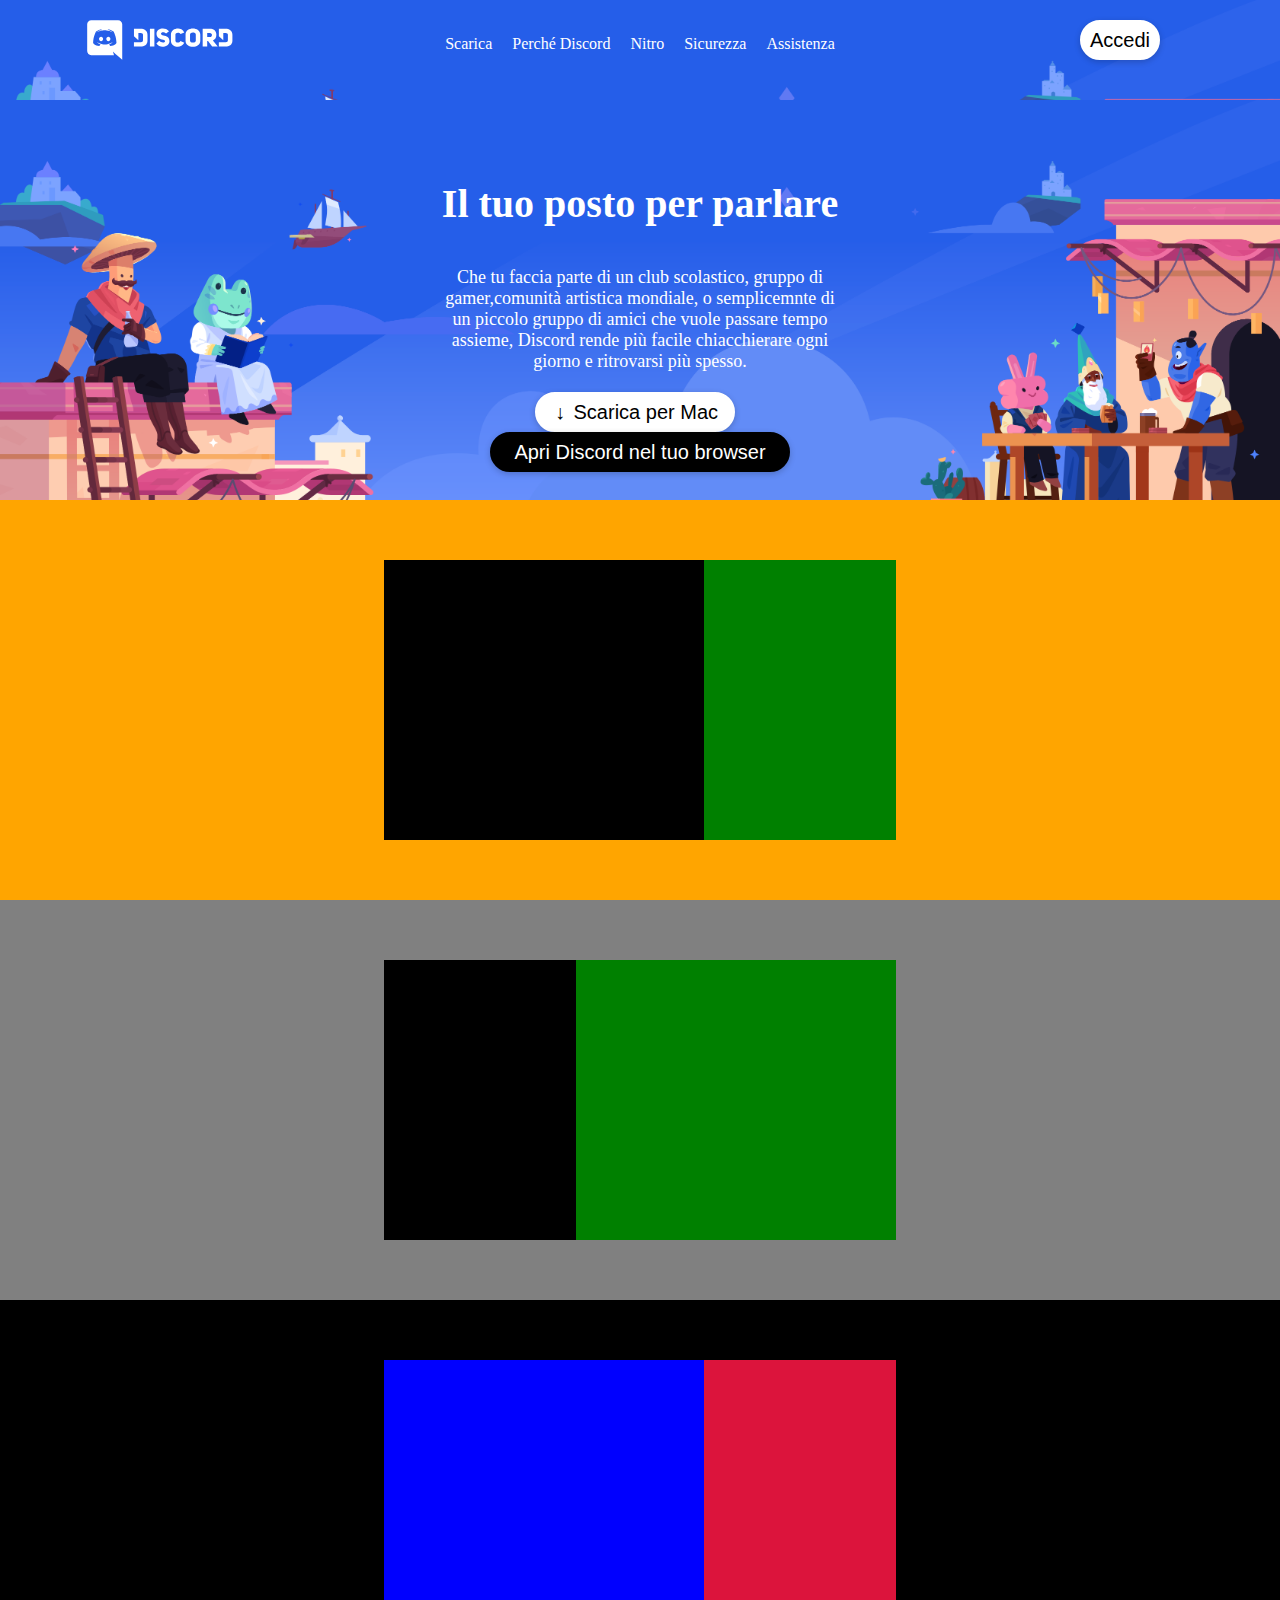
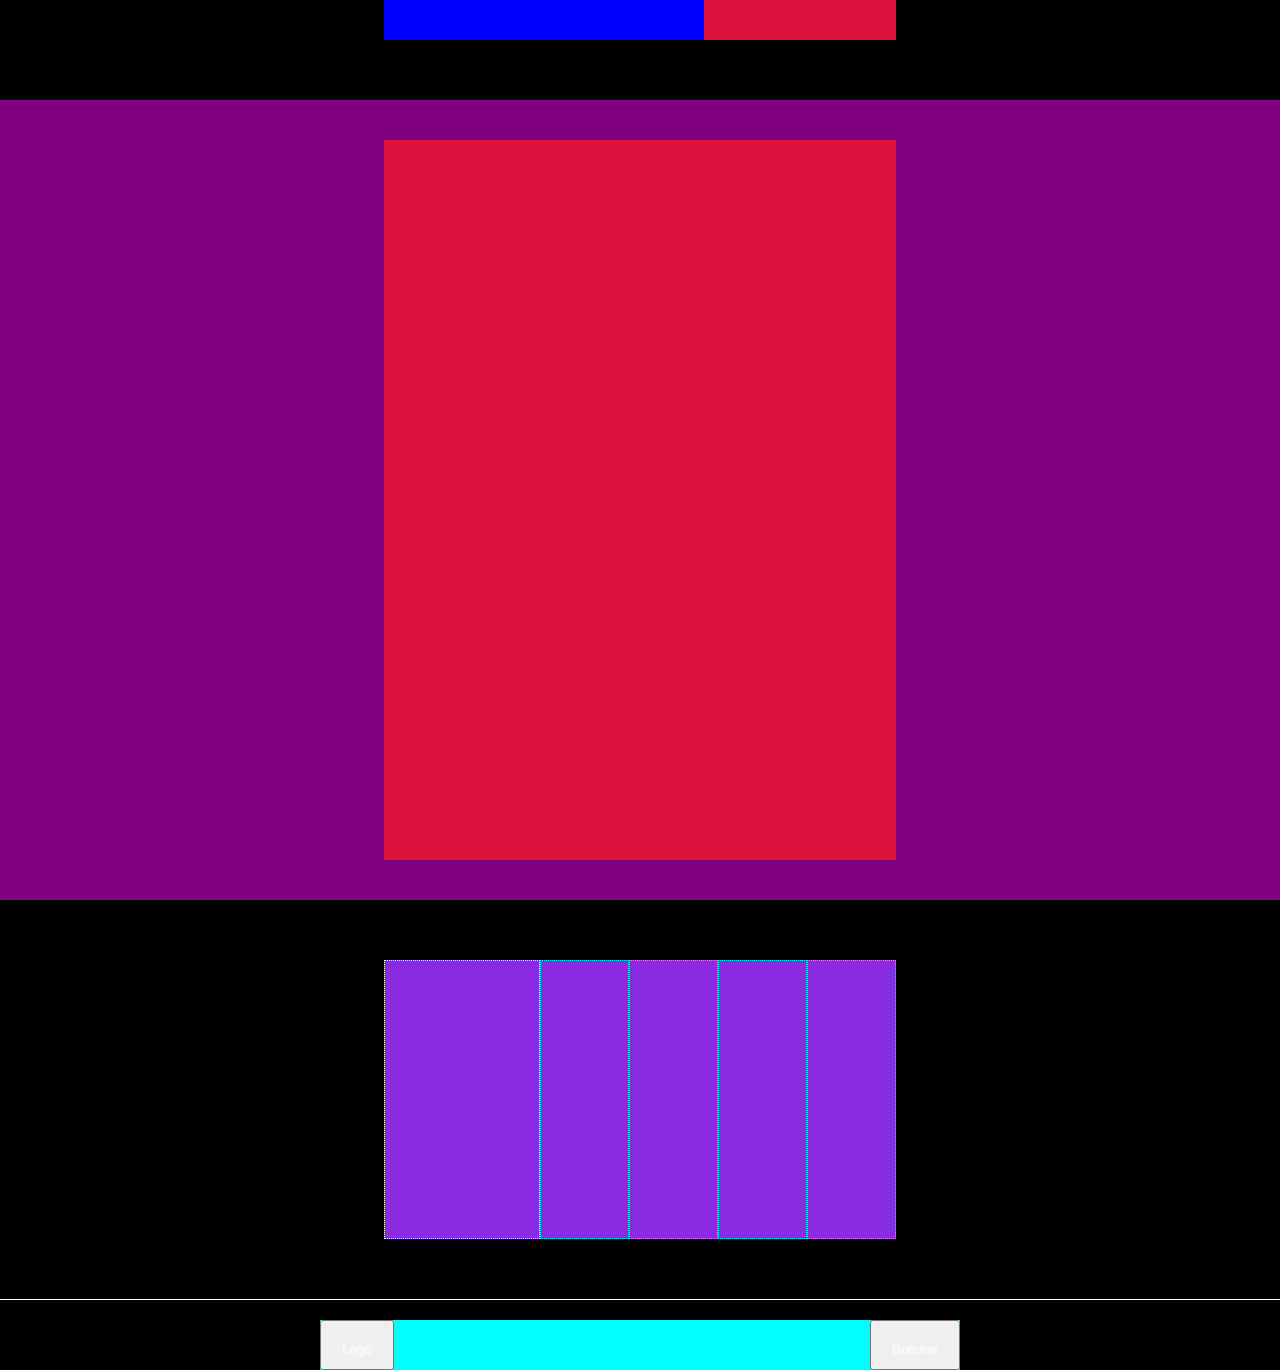
==== index.html @ ae050c75 "Fine Header" ====
<!DOCTYPE html>
<html lang="en">

<head>
    <meta charset="UTF-8">
    <meta http-equiv="X-UA-Compatible" content="IE=edge">
    <meta name="viewport" content="width=device-width, initial-scale=1.0">
    <link rel="stylesheet" href="css/style.css">
    <link rel="stylesheet" href="https://cdnjs.cloudflare.com/ajax/libs/font-awesome/6.2.1/css/all.min.css" integrity="sha512-MV7K8+y+gLIBoVD59lQIYicR65iaqukzvf/nwasF0nqhPay5w/9lJmVM2hMDcnK1OnMGCdVK+iQrJ7lzPJQd1w==" crossorigin="anonymous" referrerpolicy="no-referrer" />
    <title>Discord</title>
</head>

<body>
    <!--INIZIO HEADER-TOP-->
    <header class="top">
        <div class="container">
            <img class="logo" src="./img/logo.svg" alt="logo">
        </div>


        <div class="container2">
            <ul class="list-flex">
                <li>Scarica</li>
                <li>Perché Discord</li>
                <li>Nitro</li>
                <li>Sicurezza</li>
                <li>Assistenza</li>
            </ul>


        </div>

        <div class="container3">
            <button class="white-button">Accedi</button>


        </div>
    </header>
    <!--FINE HEADER-TOP-->

    <!--INIZIO HEADER-BOTTOM-->
    <header class="bottom">
        <div class="box">
            <h1 class="text">Il tuo posto per parlare</h1>
            <p class="text">Che tu faccia parte di un club scolastico, gruppo di gamer,comunità artistica mondiale, o semplicemnte di un piccolo gruppo di amici che vuole passare tempo assieme, Discord rende più facile chiacchierare ogni giorno e ritrovarsi più spesso.</p>
            <button class="white-button-big"><span class="text-button"><strong class="entity">&#8595;</strong> Scarica per Mac</span></button>
            <button class="black-button-big"><span class="text-button2">Apri Discord nel tuo browser</span></button>

        </div>
    </header>
    <!--FINE HEADER-BOTTOM-->


    <!--INIZIO MAIN-->
    <main>
        <section class="container4">
            <div class="box2">

            </div>

            <div class="box3">

            </div>

        </section>

        <section class="container5">
            <div class="box4">

            </div>

            <div class="box5">

            </div>

        </section>

        <section class="container6">
            <div class="box6">

            </div>

            <div class="box7">

            </div>

        </section>


        <section class="box-max">
            <div class="box8">

            </div>
        </section>
    </main>
    <!--FINE MAIN-->


    <!--INIZIO FOOTER-TOP-->
    <footer>
        <div class="footer-top">
            <div class="container7">
                <div class="colonna1">

                </div>
                <div class="mini-colonna">

                </div>
                <div class="mini-colonna">

                </div>
                <div class="mini-colonna">

                </div>
                <div class="mini-colonna">

                </div>
            </div>
        </div>
        <!--FINE FOOTER-TOP-->



        <!--INIZIO FOOTER-BOTTOM-->
        <div class="footer-bottom">
            <div class="container8">
                <button class="text">Logo</button>
                <button class="text">Bottone</button>
            </div>
        </div>
    </footer>
    <!--FINE FOOTER-BOTTOM-->
</body>

</html>
---- css/style.css ----
* {
    margin: 0;
    padding: 0;
    box-sizing: border-box;
}

header {
    background-image: url(../img/jumbo.png);
    background-size: cover;

}



.top {
    height: 100px;
    display: flex;
    justify-content: center;

}



.container {
    height: 50px;
    width: 25%;
    margin-top: 20px;
    display: flex;
    justify-content: center;
}

.logo{
    height: 40px;

}


.container2 {
    height: 50px;
    width: 50%;
    margin-top: 20px;
}


.list-flex {
    display: flex;
    padding: 15px;
    justify-content: center;
}



.color-text {
    color: white;
}



.list-flex>li {
    margin: 0px 10px;
    list-style: none;
    color: white;
}



.container3 {
    height: 50px;
    width: 25%;
    margin-top: 20px;
    display: flex;
    justify-content: center;

}


.white-button,
.blue-button {
    display: inline-block;
    font-family: Whitney, "Open Sans", Helvetica, sans-serif;
    font-weight: 400;
    font-size: 20px;
    border-radius: 20px;
    cursor: pointer;
    height: 40px;
    width: 80px;
    box-shadow: 0 2px 6px 0 rgba(0, 0, 0, 0.2);
}

.white-button-big{
    display: inline-block;
    font-family: Whitney, "Open Sans", Helvetica, sans-serif;
    font-weight: 400;
    font-size: 20px;
    border-radius: 20px;
    cursor: pointer;
    height: 40px;
    width: 200px;
    box-shadow: 0 2px 6px 0 rgba(0, 0, 0, 0.2);
    background-color: #fff;
    border: 2px solid #fff;
    color: #000;
    padding: 5px;
    margin-right: 10px;

}


.black-button-big{
    display: inline-block;
    font-family: Whitney, "Open Sans", Helvetica, sans-serif;
    font-weight: 400;
    font-size: 20px;
    border-radius: 20px;
    cursor: pointer;
    height: 40px;
    width: 300px;
    box-shadow: 0 2px 6px 0 rgba(0, 0, 0, 0.2);
    background-color:black;
    border: 2px solid black;
    color: #000;
    padding: 5px
    


}





.blue-button {
    background-color: #7289da;
    border: 2px solid #7289da;
    color: #fff;
}


.white-button {
    background-color: #fff;
    border: 2px solid #fff;
    color: #000;
    padding: 5px
}

.entity{
    padding:3px;
}



.bottom {
    display: flex;
    justify-content: center;
    align-items: center;

    height: 400px;
}


.box {
    width: 35%;
    height: 70%;
    margin: auto;
    text-align: center;
}

.text-button{
    font-size: 20px;
}

.text-button2{
    font-size: 20px;
    color: white;
}



.text{
    padding: 20px;
    color: white;
}

.box>h1{
    font-size: 40px;
}


.box>p{
    font-size: 18px;
}


.container4 {
    background-color: orange;
    height: 400px;
    display: flex;
    justify-content: center;
    align-items: center;
}


.box2 {
    width: 25%;
    height: 70%;
    background-color: black;
}

.box3 {
    width: 15%;
    height: 70%;
    background-color: green;
}


.container5 {
    background-color: grey;
    height: 400px;
    display: flex;
    justify-content: center;
    align-items: center;
}


.box4 {
    width: 15%;
    height: 70%;
    background-color: black;
}

.box5 {
    width: 25%;
    height: 70%;
    background-color: green;
}


.container6 {
    background-color: black;
    height: 400px;
    display: flex;
    justify-content: center;
    align-items: center;
}

.box6 {
    width: 25%;
    height: 70%;
    background-color: blue;
}

.box7 {
    width: 15%;
    height: 70%;
    background-color: crimson;
}

.box-max {
    background-color: purple;
    height: 800px;
    display: flex;
    justify-content: center;
    align-items: center;
}

.box8 {
    width: 40%;
    height: 90%;
    background-color: crimson;
}

footer {
    background-color: black;
}


.footer-top {
    background-color: black;
    height: 400px;
    display: flex;
    justify-content: center;
    align-items: center;
    border-bottom: 1px solid white;


}

.container7 {
    width: 40%;
    height: 70%;
    background-color: blueviolet;
    display: flex;
    justify-content: center;
}

.colonna1 {
    width: 35%;
    border: 1px dotted white;
    height: 100%;


}

.mini-colonna {
    width: 20%;
    border: 1px dotted aqua;
    height: 100%;

}

.footer-bottom {
    background-color: black;
    display: flex;
    justify-content: center;

}

.container8 {
    margin-top: 20px;
    height: 50px;
    width: 50%;
    background-color: aqua;
    display: flex;
    justify-content: space-between;
}
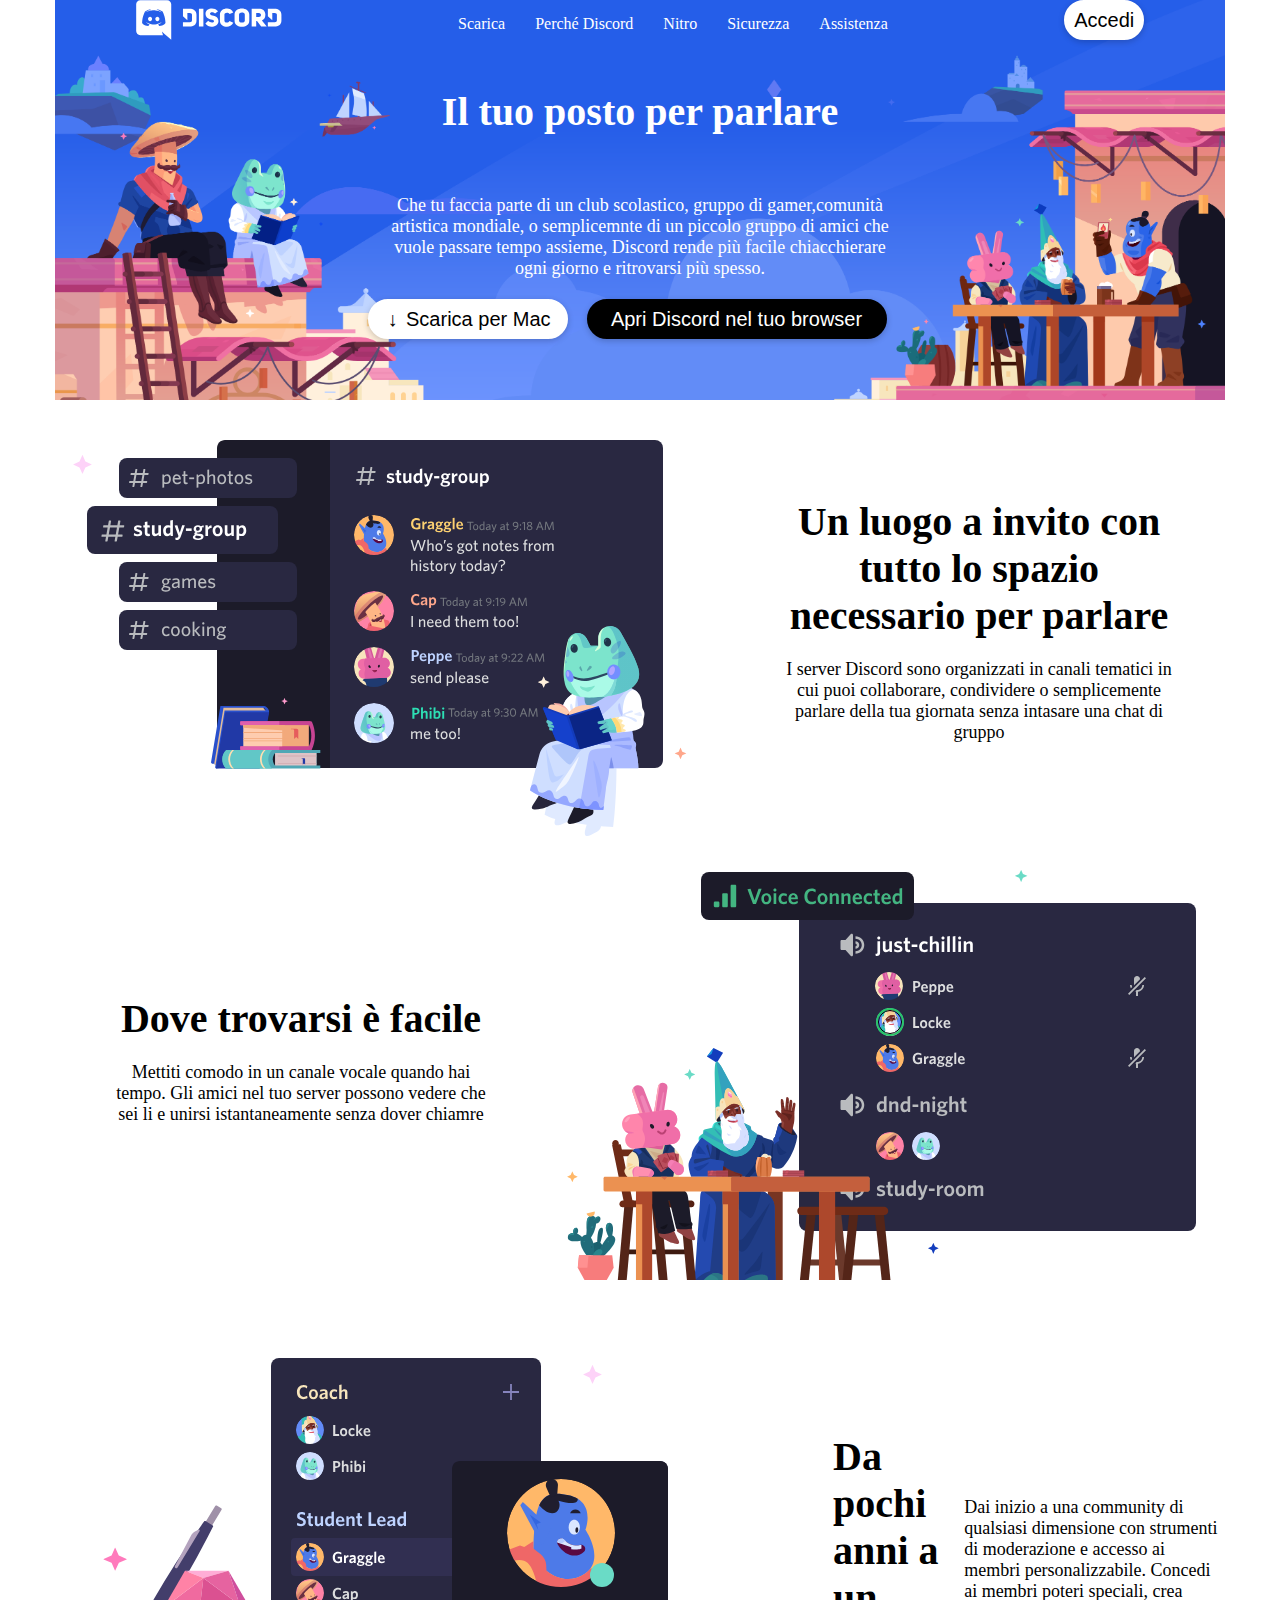
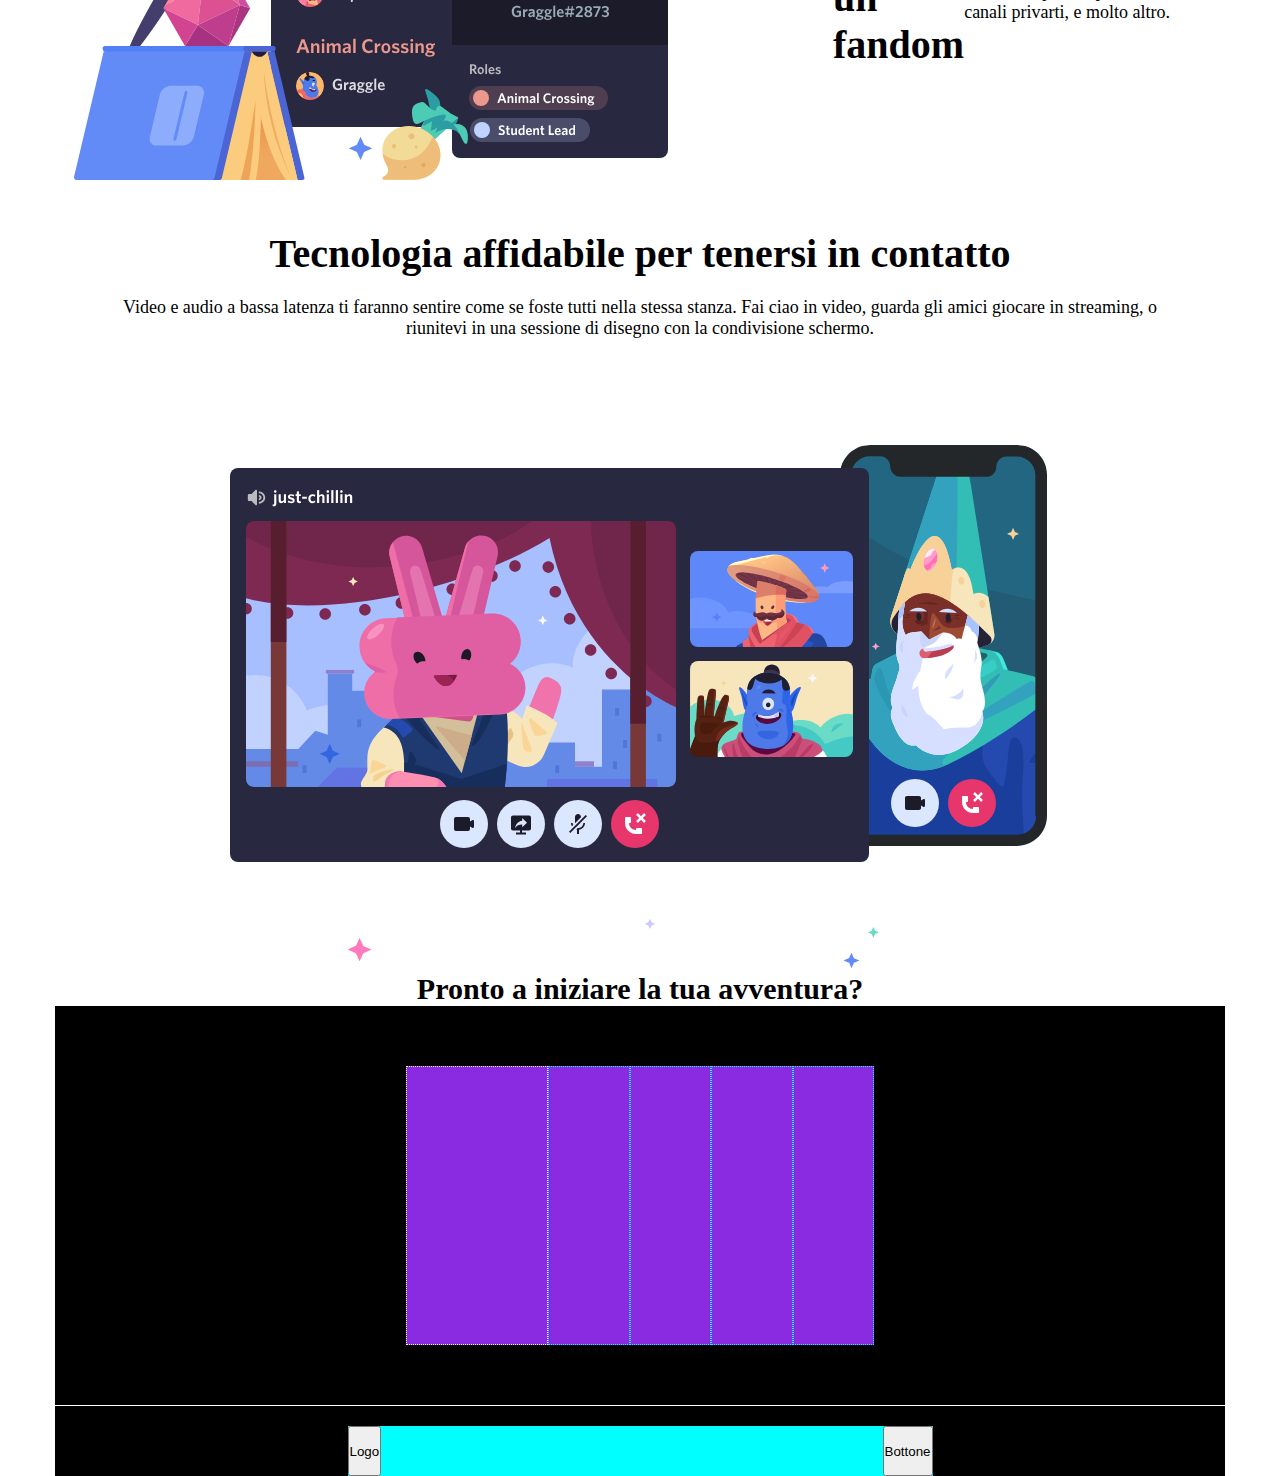
==== commit d52bb20e: "Fine Main" ====
--- a/index.html
+++ b/index.html
@@ -11,86 +11,67 @@
 </head>
 
 <body>
-    <!--INIZIO HEADER-TOP-->
-    <header class="top">
-        <div class="container">
+    <header>
+        <div class="header-top">
             <img class="logo" src="./img/logo.svg" alt="logo">
-        </div>
-
-
-        <div class="container2">
-            <ul class="list-flex">
+            <ul class="list-items">
                 <li>Scarica</li>
                 <li>Perché Discord</li>
                 <li>Nitro</li>
                 <li>Sicurezza</li>
                 <li>Assistenza</li>
             </ul>
-
-
+            <button class="white-button">Accedi</button>
         </div>
-
-        <div class="container3">
-            <button class="white-button">Accedi</button>
-
-
+        
+        <div class="header-bottom">
+            <h1 id="text">Il tuo posto per parlare</h1>
+            <p id="paragraph">Che tu faccia parte di un club scolastico, gruppo di gamer,comunità artistica mondiale, o semplicemnte di un piccolo gruppo di amici che vuole passare tempo assieme, Discord rende più facile chiacchierare ogni giorno e ritrovarsi più spesso.</p>
+            <button class="white-button-big"><span class="text-button"><strong class="entity">&#8595;</strong> Scarica per Mac</span></button>
+            <button class="black-button-big"><span class="text-button2">Apri Discord nel tuo browser</span></button>
         </div>
     </header>
-    <!--FINE HEADER-TOP-->
-
-    <!--INIZIO HEADER-BOTTOM-->
-    <header class="bottom">
-        <div class="box">
-            <h1 class="text">Il tuo posto per parlare</h1>
-            <p class="text">Che tu faccia parte di un club scolastico, gruppo di gamer,comunità artistica mondiale, o semplicemnte di un piccolo gruppo di amici che vuole passare tempo assieme, Discord rende più facile chiacchierare ogni giorno e ritrovarsi più spesso.</p>
-            <button class="white-button-big"><span class="text-button"><strong class="entity">&#8595;</strong> Scarica per Mac</span></button>
-            <button class="black-button-big"><span class="text-button2">Apri Discord nel tuo browser</span></button>
-
-        </div>
-    </header>
-    <!--FINE HEADER-BOTTOM-->
-
-
     <!--INIZIO MAIN-->
     <main>
-        <section class="container4">
-            <div class="box2">
-
+        <section class="main-top">
+            <img src="./img/item1.svg" alt="Discord">
+            <div class="box-text">
+                <h1 >Un luogo a invito con tutto lo spazio necessario per parlare</h1>
+                <p>I server Discord sono organizzati in canali tematici in cui puoi collaborare, condividere o semplicemente parlare della tua giornata senza intasare una chat di gruppo</p>
             </div>
-
-            <div class="box3">
-
-            </div>
-
         </section>
 
-        <section class="container5">
-            <div class="box4">
-
+        <section class="main-middle">
+            <div class="box-text">
+                <h1>Dove trovarsi è facile</h1>
+                <p>Mettiti comodo in un canale vocale quando hai tempo. Gli amici nel tuo server possono vedere che sei li e unirsi istantaneamente senza dover chiamre</p>
             </div>
-
-            <div class="box5">
-
-            </div>
-
+            <img src="./img/item2.svg" alt="Discord 2">
         </section>
 
-        <section class="container6">
-            <div class="box6">
-
+        <section class="main-bottom">
+            <img src="./img/item3.svg" alt="Discord 3">
+            <div class="box-text"></div>
+              <h1>Da pochi anni a un fandom</h1>
+              <p>Dai inizio a una community di qualsiasi dimensione con strumenti di moderazione e accesso ai membri personalizzabile. Concedi ai membri poteri speciali, crea canali privarti, e molto altro.</p>
             </div>
-
-            <div class="box7">
-
-            </div>
-
         </section>
 
 
+
+        <div class="box-text">
+            <h1>Tecnologia affidabile per tenersi in contatto</h1>
+            <p>Video e audio a bassa latenza ti faranno sentire come se foste tutti nella stessa stanza. Fai ciao in video, guarda gli amici giocare in streaming, o riunitevi in una sessione di disegno con la condivisione schermo.</p>
+        </div>
+
+
         <section class="box-max">
-            <div class="box8">
+            <img src="./img/item4-big.svg" alt="">
+        </section>
 
-            </div>
+        <section class="main-bonus">
+            <img src="./img/stars.svg" alt="stelle">
+            <h2>Pronto a iniziare la tua avventura?</h2>
         </section>
     </main>
     <!--FINE MAIN-->
--- a/css/style.css
+++ b/css/style.css
@@ -4,29 +4,22 @@
     box-sizing: border-box;
 }
 
-header {
+body{
+    margin: auto;
+    max-width: 1170px;
+
+}
+
+header{
     background-image: url(../img/jumbo.png);
     background-size: cover;
-
-}
-
-
-
-.top {
-    height: 100px;
-    display: flex;
-    justify-content: center;
-
-}
-
-
-
-.container {
-    height: 50px;
-    width: 25%;
-    margin-top: 20px;
-    display: flex;
-    justify-content: center;
+    background-repeat: no-repeat;
+    height: 400px;
+}
+
+.header-top {
+    display: flex;
+    justify-content: space-around;
 }
 
 .logo{
@@ -34,45 +27,37 @@
 
 }
 
-
-.container2 {
-    height: 50px;
-    width: 50%;
-    margin-top: 20px;
-}
-
-
-.list-flex {
-    display: flex;
-    padding: 15px;
-    justify-content: center;
-}
-
-
-
-.color-text {
-    color: white;
-}
-
-
-
-.list-flex>li {
-    margin: 0px 10px;
+.list-items{
+    justify-content: center;
+    display: flex;
     list-style: none;
     color: white;
 }
 
-
-
-.container3 {
-    height: 50px;
-    width: 25%;
-    margin-top: 20px;
-    display: flex;
-    justify-content: center;
-
-}
-
+li{
+    padding:15px;
+}
+
+.header-bottom{
+margin: auto;
+width:50%;
+padding: 20px;
+}
+
+#text{
+    text-align: center;
+    color: white;
+    padding: 20px;
+    font-size: 40px;
+}
+
+#paragraph{
+    text-align: center;
+    color: white;
+    padding: 20px;
+    font-size: 18px;
+
+}
 
 .white-button,
 .blue-button {
@@ -101,10 +86,8 @@
     border: 2px solid #fff;
     color: #000;
     padding: 5px;
-    margin-right: 10px;
-
-}
-
+    margin-right: 15px;
+}
 
 .black-button-big{
     display: inline-block;
@@ -120,21 +103,13 @@
     border: 2px solid black;
     color: #000;
     padding: 5px
-    
-
-
-}
-
-
-
-
+}
 
 .blue-button {
     background-color: #7289da;
     border: 2px solid #7289da;
     color: #fff;
 }
-
 
 .white-button {
     background-color: #fff;
@@ -147,127 +122,67 @@
     padding:3px;
 }
 
-
-
-.bottom {
-    display: flex;
-    justify-content: center;
-    align-items: center;
-
-    height: 400px;
-}
-
-
-.box {
-    width: 35%;
-    height: 70%;
+.text-button{
+    font-size: 20px;
+}
+
+.text-button2{
+    font-size: 20px;
+    color: white;
+}
+
+.main-top {
+    display: flex;
+    justify-content: center;
+    align-items: center;
+    
+}
+
+h1{
+    font-size: 40px;
+    margin-bottom:20px;
+}
+
+p{
+    font-size: 18px;
+}
+
+.main-middle {
+    display: flex;
+    justify-content: center;
+    align-items: center;
+}
+
+.main-bottom {
+    margin-top: 60px;
+    display: flex;
+    justify-content: center;
+    align-items: center;
+}
+
+
+
+.box-text{
+    padding: 50px;
+    text-align: center;
+}
+    
+.box-max{
+    display: flex;
+    justify-content: center;
+}
+
+.main-bonus{
     margin: auto;
-    text-align: center;
-}
-
-.text-button{
-    font-size: 20px;
-}
-
-.text-button2{
-    font-size: 20px;
-    color: white;
-}
-
-
-
-.text{
-    padding: 20px;
-    color: white;
-}
-
-.box>h1{
-    font-size: 40px;
-}
-
-
-.box>p{
-    font-size: 18px;
-}
-
-
-.container4 {
-    background-color: orange;
-    height: 400px;
-    display: flex;
-    justify-content: center;
-    align-items: center;
-}
-
-
-.box2 {
-    width: 25%;
-    height: 70%;
-    background-color: black;
-}
-
-.box3 {
-    width: 15%;
-    height: 70%;
-    background-color: green;
-}
-
-
-.container5 {
-    background-color: grey;
-    height: 400px;
-    display: flex;
-    justify-content: center;
-    align-items: center;
-}
-
-
-.box4 {
-    width: 15%;
-    height: 70%;
-    background-color: black;
-}
-
-.box5 {
-    width: 25%;
-    height: 70%;
-    background-color: green;
-}
-
-
-.container6 {
-    background-color: black;
-    height: 400px;
-    display: flex;
-    justify-content: center;
-    align-items: center;
-}
-
-.box6 {
-    width: 25%;
-    height: 70%;
-    background-color: blue;
-}
-
-.box7 {
-    width: 15%;
-    height: 70%;
-    background-color: crimson;
-}
-
-.box-max {
-    background-color: purple;
-    height: 800px;
-    display: flex;
-    justify-content: center;
-    align-items: center;
-}
-
-.box8 {
-    width: 40%;
-    height: 90%;
-    background-color: crimson;
-}
+    width: 50%;
+}
+
+h2{
+    font-size: 30px;
+    text-align: center;
+    
+}
+
 
 footer {
     background-color: black;
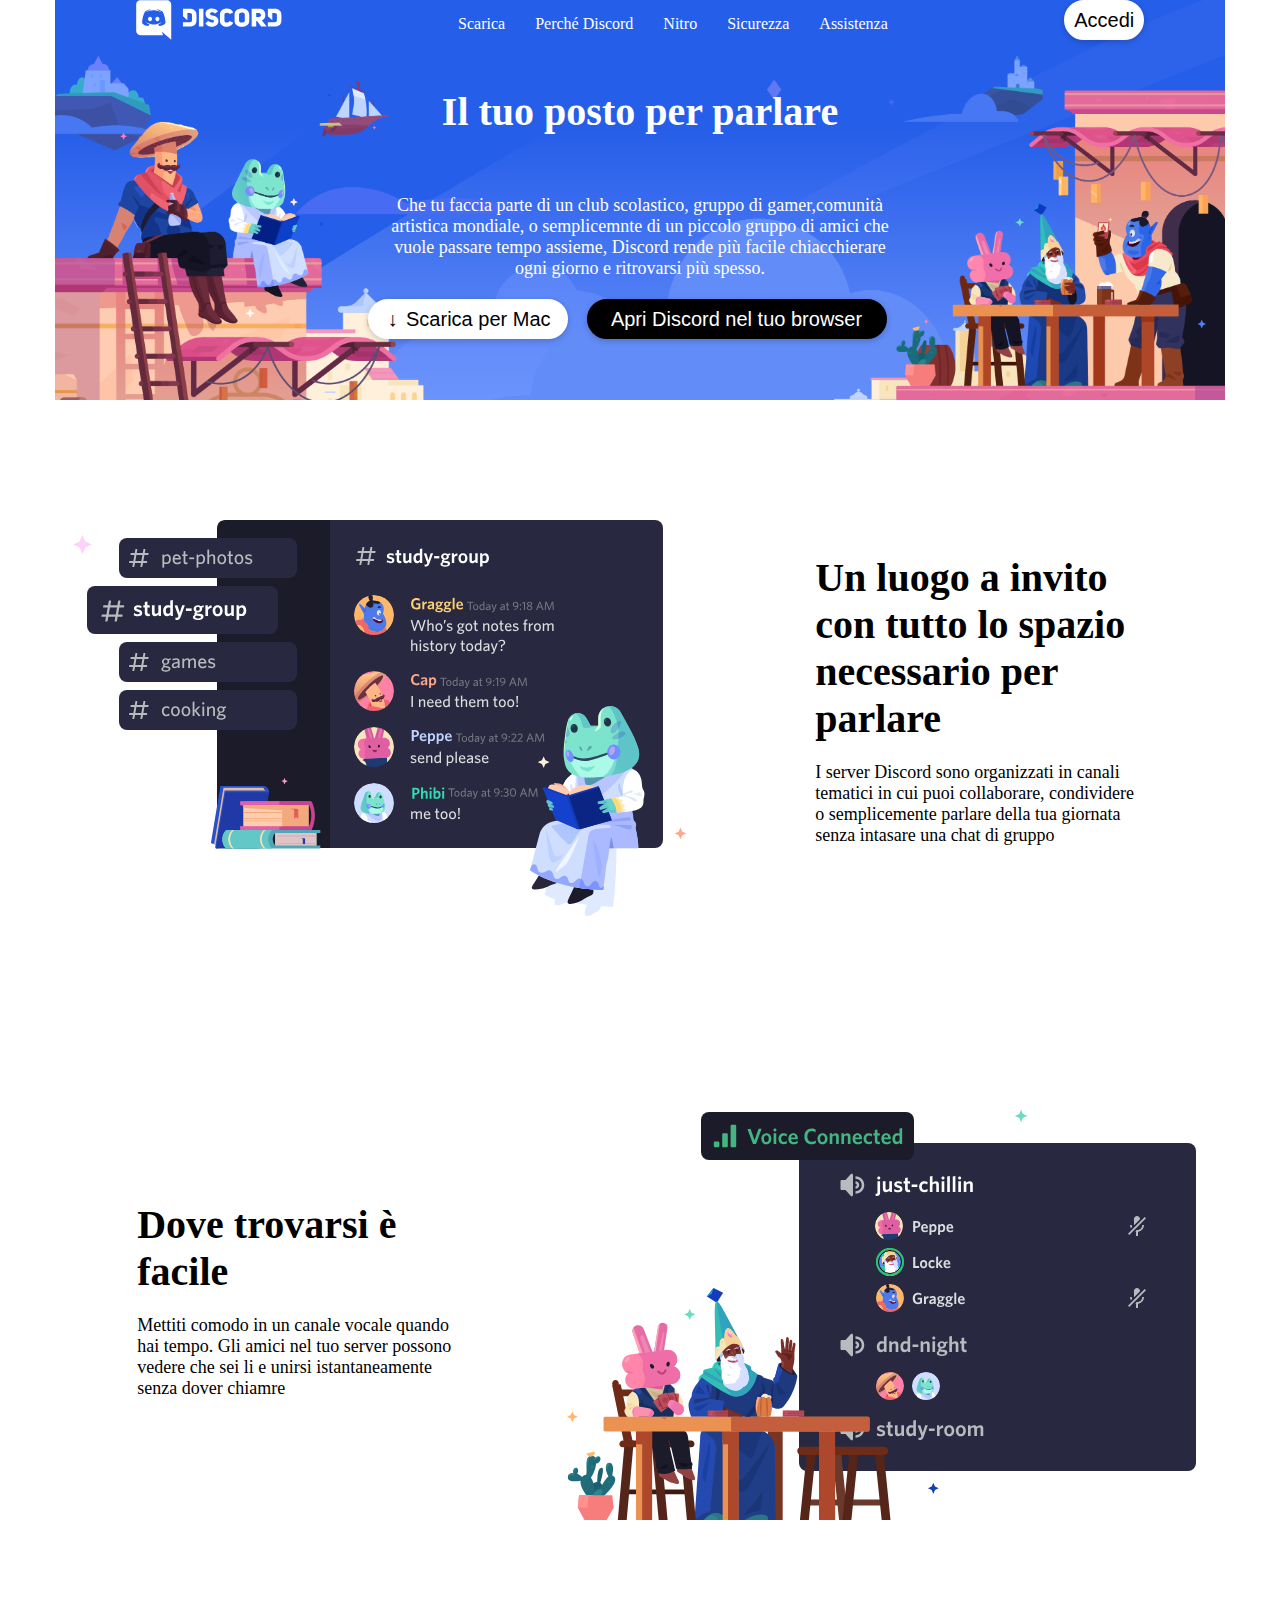
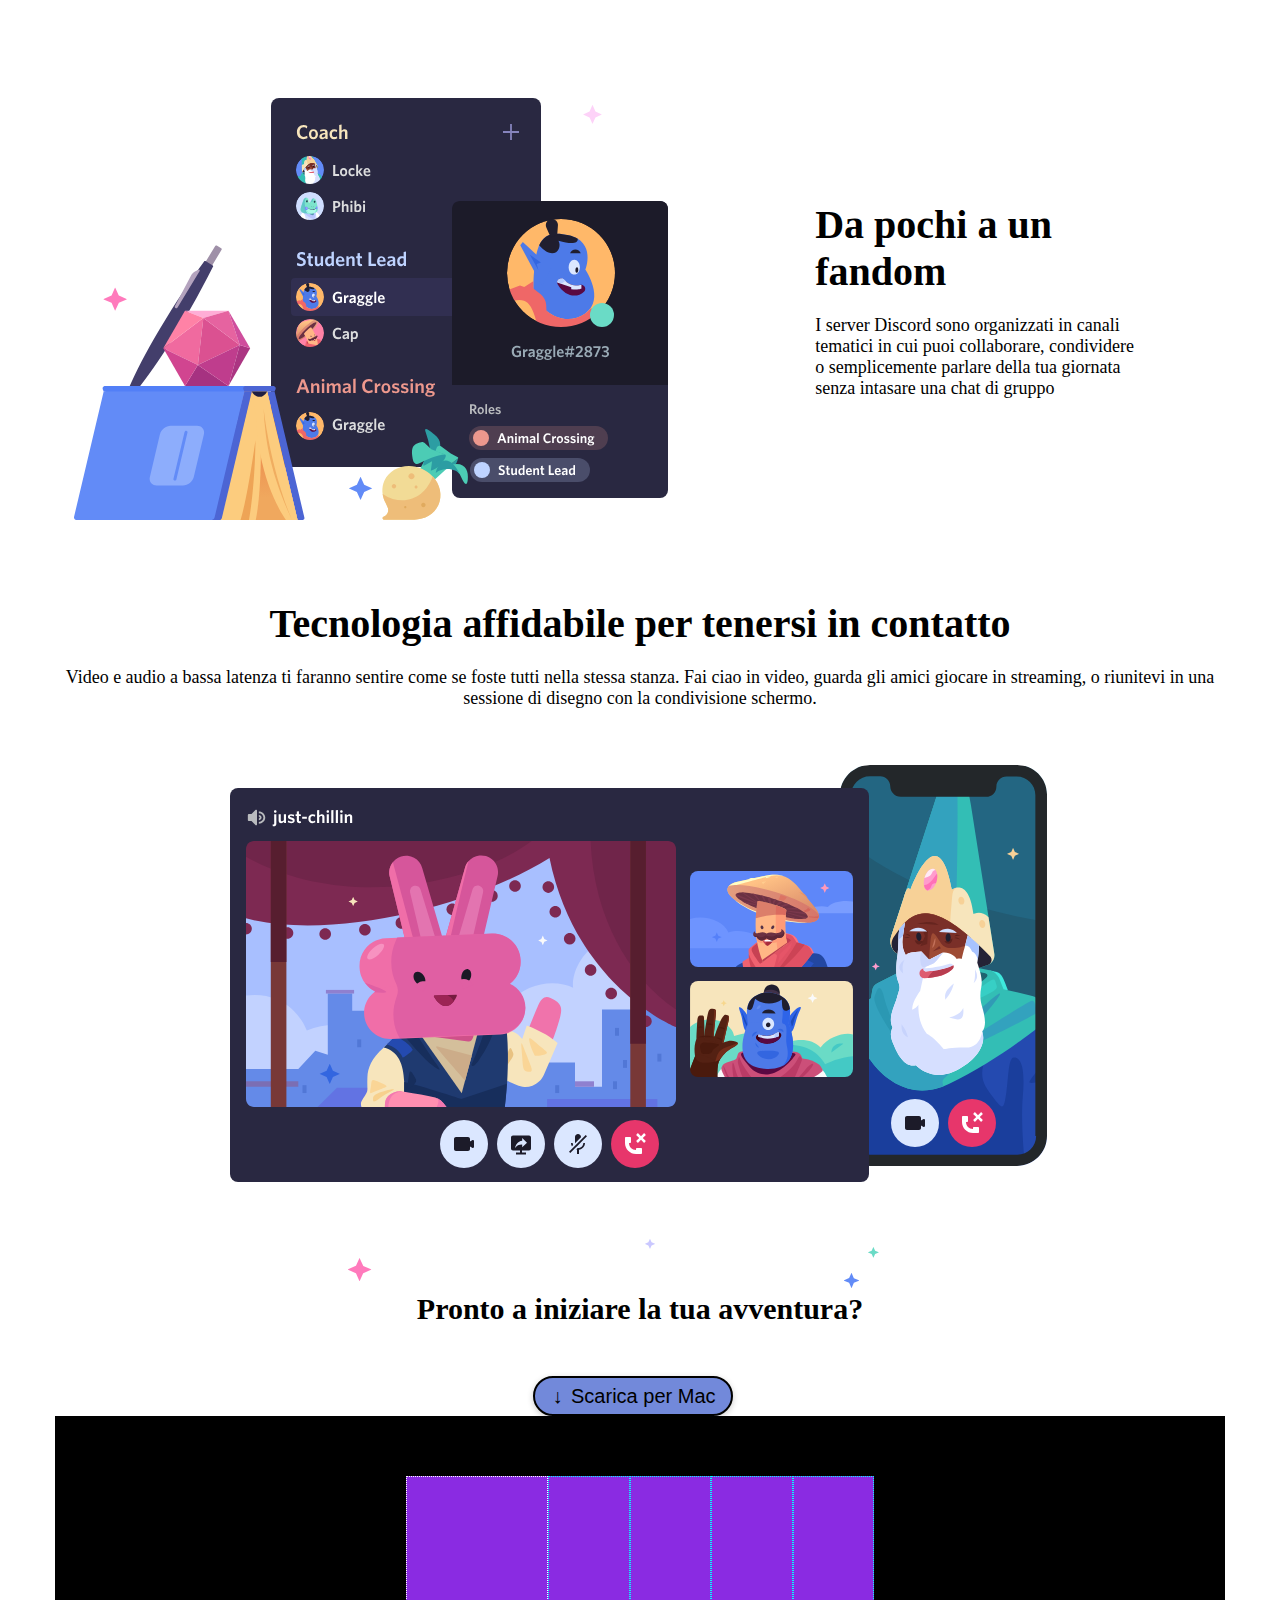
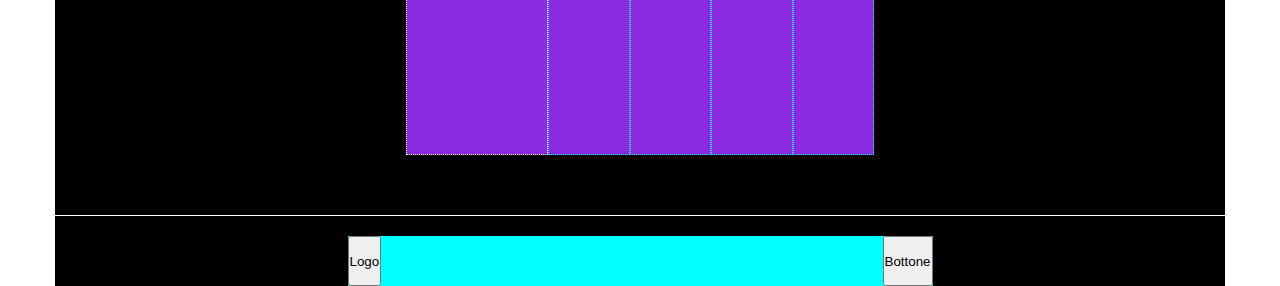
==== commit 1c555f82: "button" ====
--- a/index.html
+++ b/index.html
@@ -50,16 +50,14 @@
         </section>
 
         <section class="main-bottom">
-            <img src="./img/item3.svg" alt="Discord 3">
-            <div class="box-text"></div>
-              <h1>Da pochi anni a un fandom</h1>
-              <p>Dai inizio a una community di qualsiasi dimensione con strumenti di moderazione e accesso ai membri personalizzabile. Concedi ai membri poteri speciali, crea canali privarti, e molto altro.</p>
+            <img src="./img/item3.svg" alt="Discord">
+            <div class="box-text">
+                <h1 >Da pochi a un fandom</h1>
+                <p>I server Discord sono organizzati in canali tematici in cui puoi collaborare, condividere o semplicemente parlare della tua giornata senza intasare una chat di gruppo</p>
             </div>
         </section>
-
-
-
-        <div class="box-text">
+        
+        <div class="box-text2">
             <h1>Tecnologia affidabile per tenersi in contatto</h1>
             <p>Video e audio a bassa latenza ti faranno sentire come se foste tutti nella stessa stanza. Fai ciao in video, guarda gli amici giocare in streaming, o riunitevi in una sessione di disegno con la condivisione schermo.</p>
         </div>
@@ -73,6 +71,11 @@
             <img src="./img/stars.svg" alt="stelle">
             <h2>Pronto a iniziare la tua avventura?</h2>
         </section>
+        <div class="buttom-special">
+            <button class="white-button-big2"><span class="text-button"><strong class="entity">&#8595;</strong> Scarica per Mac</span></button>
+
+        </div>
+
     </main>
     <!--FINE MAIN-->
 
--- a/css/style.css
+++ b/css/style.css
@@ -4,13 +4,13 @@
     box-sizing: border-box;
 }
 
-body{
+body {
     margin: auto;
     max-width: 1170px;
 
 }
 
-header{
+header {
     background-image: url(../img/jumbo.png);
     background-size: cover;
     background-repeat: no-repeat;
@@ -22,36 +22,36 @@
     justify-content: space-around;
 }
 
-.logo{
-    height: 40px;
-
-}
-
-.list-items{
+.logo {
+    height: 40px;
+
+}
+
+.list-items {
     justify-content: center;
     display: flex;
     list-style: none;
     color: white;
 }
 
-li{
-    padding:15px;
-}
-
-.header-bottom{
-margin: auto;
-width:50%;
-padding: 20px;
-}
-
-#text{
+li {
+    padding: 15px;
+}
+
+.header-bottom {
+    margin: auto;
+    width: 50%;
+    padding: 20px;
+}
+
+#text {
     text-align: center;
     color: white;
     padding: 20px;
     font-size: 40px;
 }
 
-#paragraph{
+#paragraph {
     text-align: center;
     color: white;
     padding: 20px;
@@ -72,7 +72,7 @@
     box-shadow: 0 2px 6px 0 rgba(0, 0, 0, 0.2);
 }
 
-.white-button-big{
+.white-button-big {
     display: inline-block;
     font-family: Whitney, "Open Sans", Helvetica, sans-serif;
     font-weight: 400;
@@ -89,8 +89,7 @@
     margin-right: 15px;
 }
 
-.black-button-big{
-    display: inline-block;
+.black-button-big {
     font-family: Whitney, "Open Sans", Helvetica, sans-serif;
     font-weight: 400;
     font-size: 20px;
@@ -99,7 +98,7 @@
     height: 40px;
     width: 300px;
     box-shadow: 0 2px 6px 0 rgba(0, 0, 0, 0.2);
-    background-color:black;
+    background-color: black;
     border: 2px solid black;
     color: #000;
     padding: 5px
@@ -118,71 +117,104 @@
     padding: 5px
 }
 
-.entity{
-    padding:3px;
-}
-
-.text-button{
-    font-size: 20px;
-}
-
-.text-button2{
-    font-size: 20px;
-    color: white;
+.entity {
+    padding: 3px;
+}
+
+.text-button {
+    font-size: 20px;
+}
+
+.text-button2 {
+    font-size: 20px;
+    color: white;
+}
+
+main {
+    max-width: 1170px;
+    margin: auto;
 }
 
 .main-top {
-    display: flex;
-    justify-content: center;
-    align-items: center;
-    
-}
-
-h1{
+    height: 600px;
+    display: flex;
+    justify-content: center;
+    align-items: center;
+
+}
+
+h1 {
     font-size: 40px;
-    margin-bottom:20px;
-}
-
-p{
+    margin-bottom: 20px;
+}
+
+p {
     font-size: 18px;
 }
 
 .main-middle {
+    height: 600px;
     display: flex;
     justify-content: center;
     align-items: center;
 }
 
 .main-bottom {
-    margin-top: 60px;
-    display: flex;
-    justify-content: center;
-    align-items: center;
-}
-
-
+    height: 600px;
+    display: flex;
+    justify-content: center;
+    align-items: center;
+
+}
+
+.box-text2 {
+    text-align: center;
+}
+
+.box-max {
+    display: flex;
+    justify-content: center;
+}
+
+.main-bonus {
+    margin: auto;
+    width: 50%;
+    margin-bottom: 50px;
+   
+}
 
 .box-text{
-    padding: 50px;
-    text-align: center;
-}
-    
-.box-max{
-    display: flex;
-    justify-content: center;
-}
-
-.main-bonus{
-    margin: auto;
-    width: 50%;
-}
-
-h2{
+    width: 28%;
+    margin: auto;
+}
+
+h2 {
     font-size: 30px;
     text-align: center;
-    
-}
-
+
+}
+
+.white-button-big2{
+    display: inline-block;
+    font-family: Whitney, "Open Sans", Helvetica, sans-serif;
+    font-weight: 400;
+    font-size: 20px;
+    border-radius: 20px;
+    cursor: pointer;
+    height: 40px;
+    width: 200px;
+    box-shadow: 0 2px 6px 0 rgba(0, 0, 0, 0.2);
+    background-color:rgba(114,137,218,255);
+    border: 2px solid black;
+    color: #000;
+    padding: 5px;
+    margin-right: 15px;
+}
+
+.buttom-special{
+    display: flex;
+    justify-content: center;
+}
 
 footer {
     background-color: black;
@@ -237,5 +269,4 @@
     background-color: aqua;
     display: flex;
     justify-content: space-between;
-}
-
+}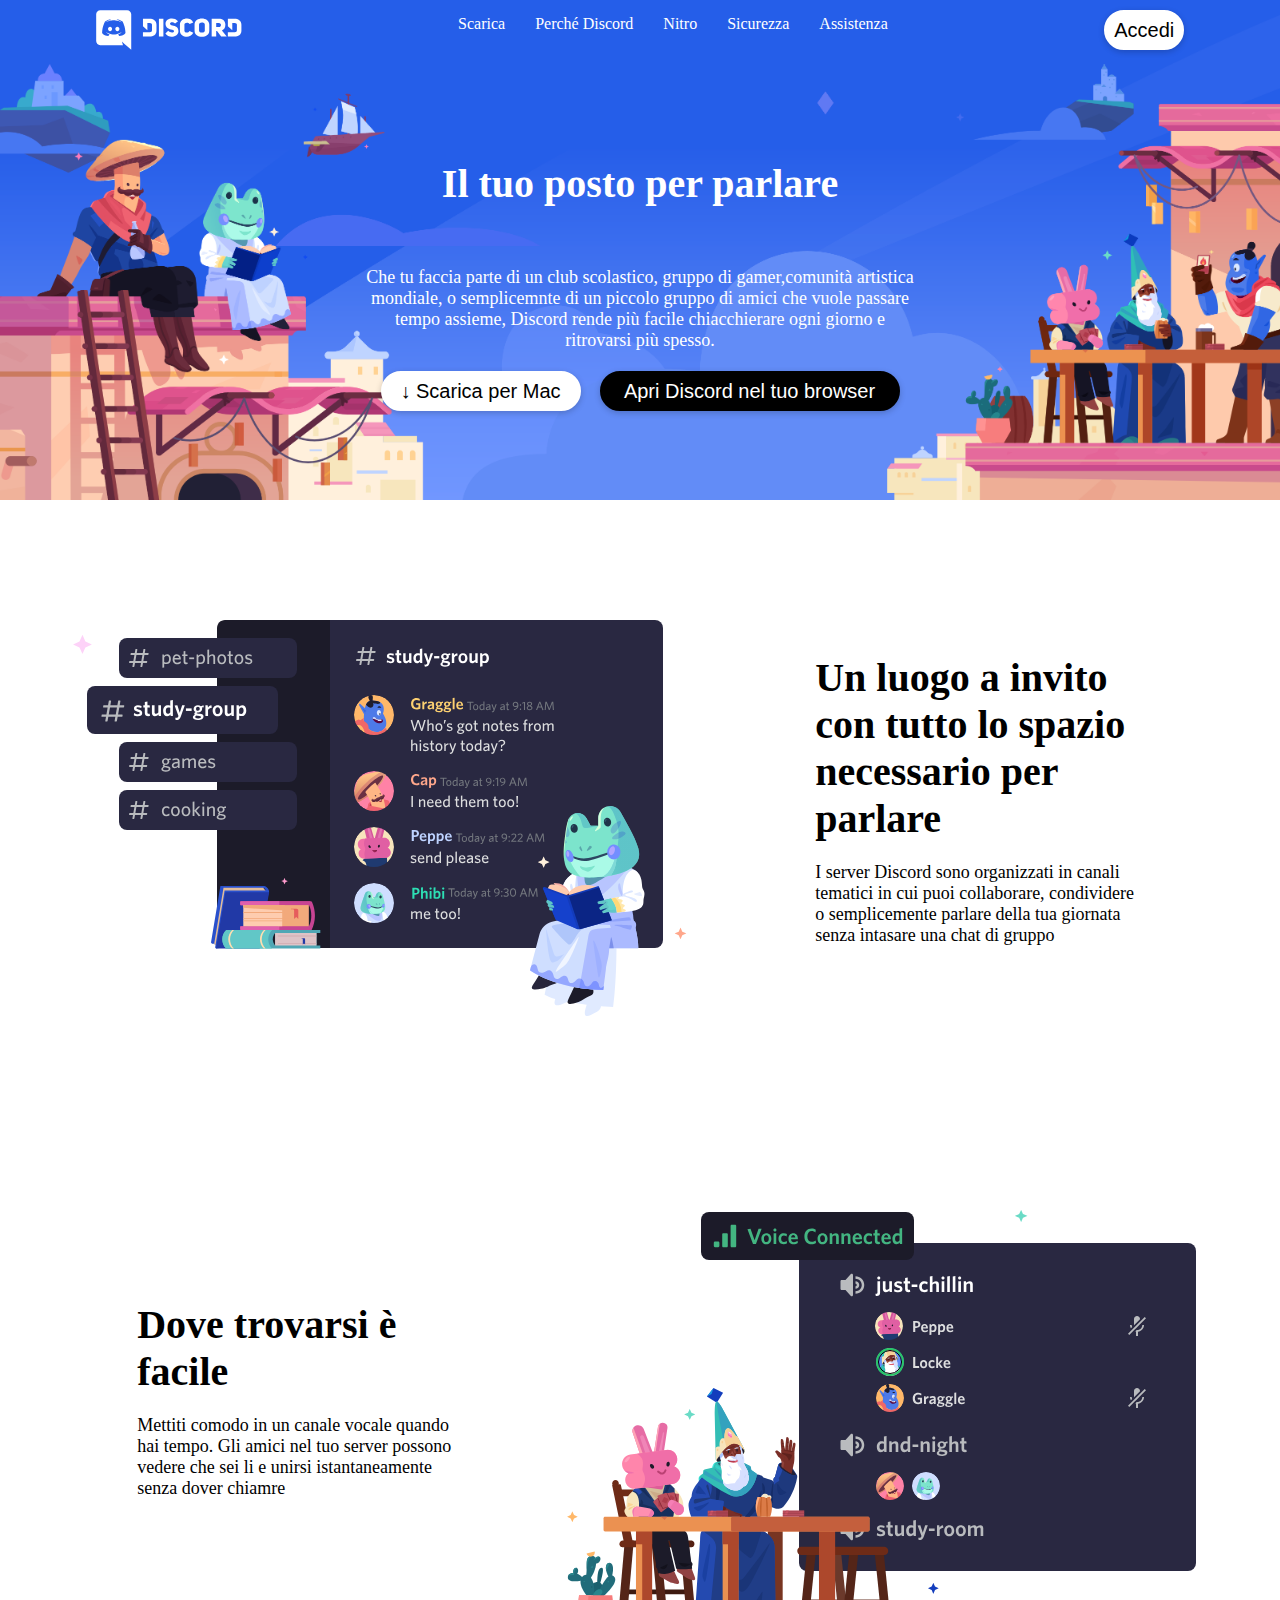
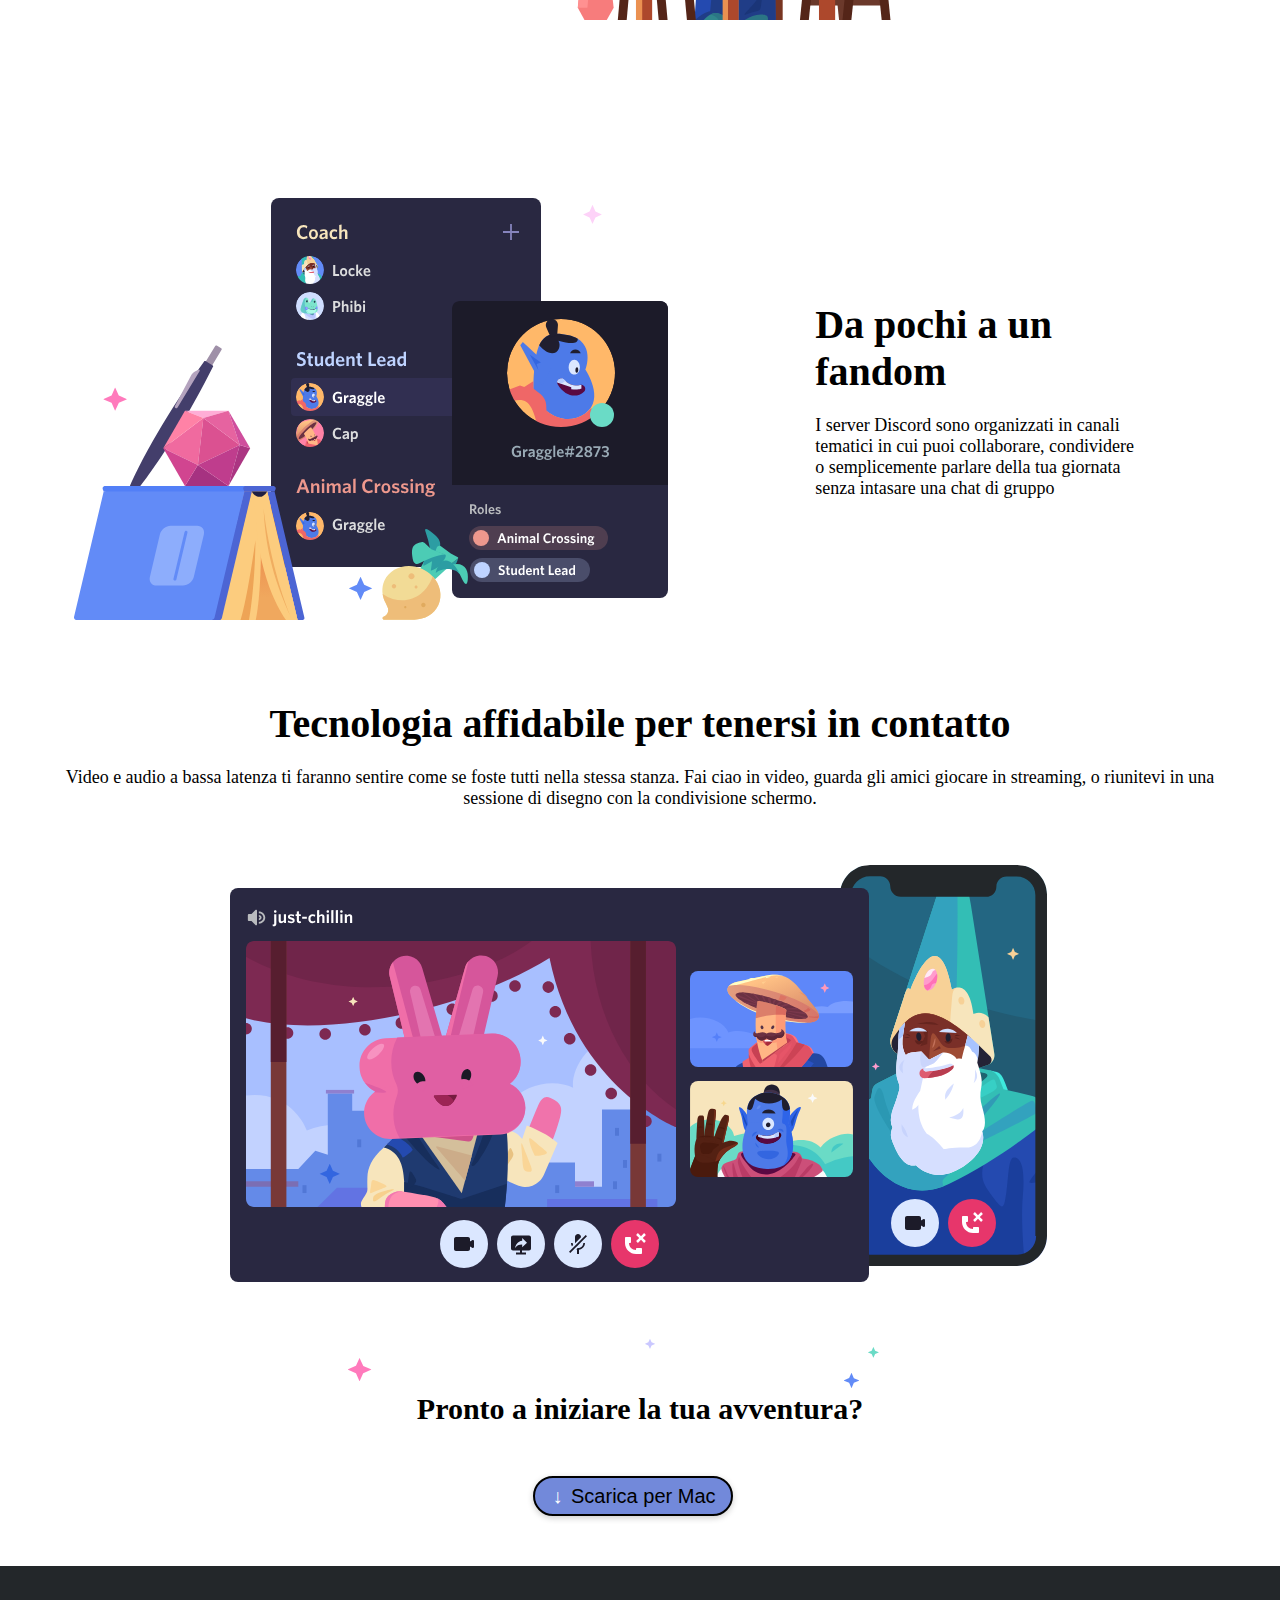
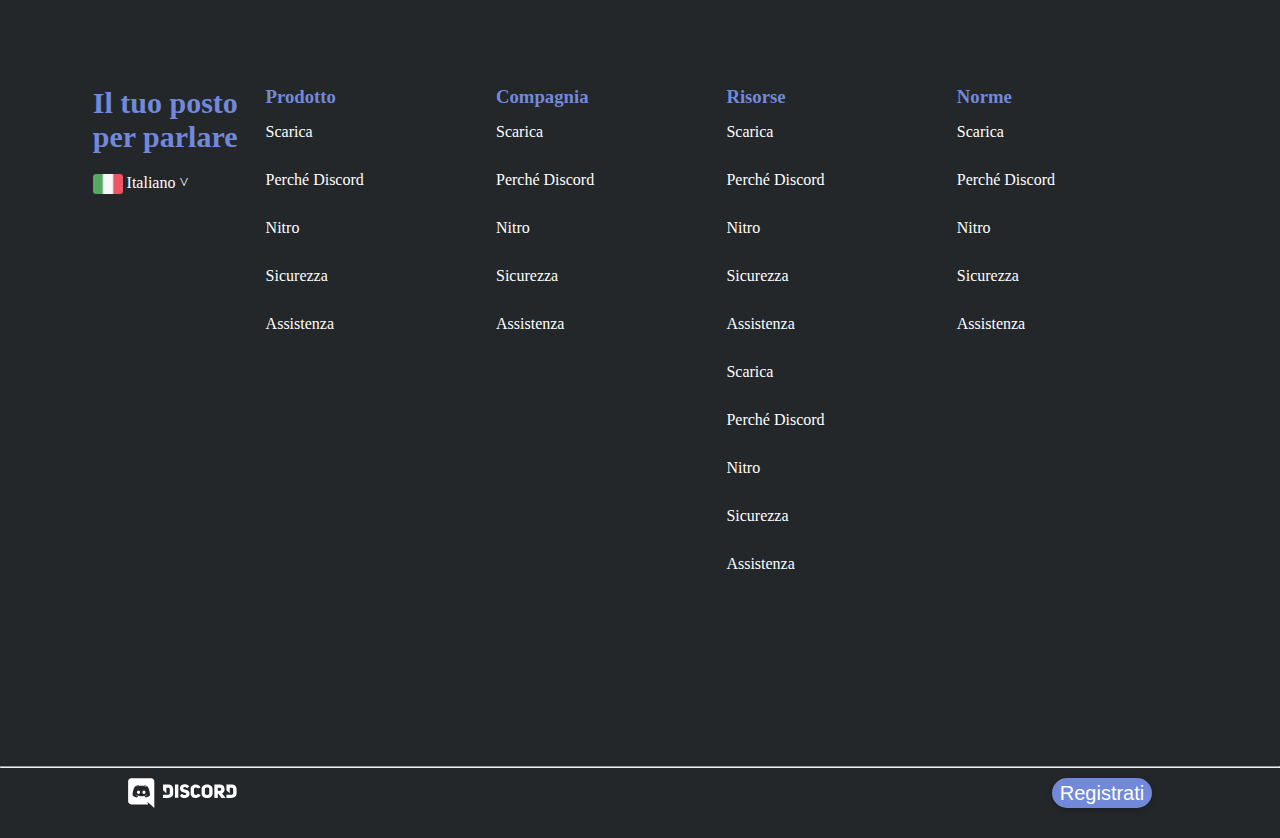
==== commit d8612680: "Fine" ====
--- a/index.html
+++ b/index.html
@@ -6,7 +6,9 @@
     <meta http-equiv="X-UA-Compatible" content="IE=edge">
     <meta name="viewport" content="width=device-width, initial-scale=1.0">
     <link rel="stylesheet" href="css/style.css">
-    <link rel="stylesheet" href="https://cdnjs.cloudflare.com/ajax/libs/font-awesome/6.2.1/css/all.min.css" integrity="sha512-MV7K8+y+gLIBoVD59lQIYicR65iaqukzvf/nwasF0nqhPay5w/9lJmVM2hMDcnK1OnMGCdVK+iQrJ7lzPJQd1w==" crossorigin="anonymous" referrerpolicy="no-referrer" />
+    <link rel="stylesheet" href="https://cdnjs.cloudflare.com/ajax/libs/font-awesome/6.2.1/css/all.min.css"
+        integrity="sha512-MV7K8+y+gLIBoVD59lQIYicR65iaqukzvf/nwasF0nqhPay5w/9lJmVM2hMDcnK1OnMGCdVK+iQrJ7lzPJQd1w=="
+        crossorigin="anonymous" referrerpolicy="no-referrer" />
     <title>Discord</title>
 </head>
 
@@ -23,11 +25,14 @@
             </ul>
             <button class="white-button">Accedi</button>
         </div>
-        
+
         <div class="header-bottom">
             <h1 id="text">Il tuo posto per parlare</h1>
-            <p id="paragraph">Che tu faccia parte di un club scolastico, gruppo di gamer,comunità artistica mondiale, o semplicemnte di un piccolo gruppo di amici che vuole passare tempo assieme, Discord rende più facile chiacchierare ogni giorno e ritrovarsi più spesso.</p>
-            <button class="white-button-big"><span class="text-button"><strong class="entity">&#8595;</strong> Scarica per Mac</span></button>
+            <p id="paragraph">Che tu faccia parte di un club scolastico, gruppo di gamer,comunità artistica mondiale, o
+                semplicemnte di un piccolo gruppo di amici che vuole passare tempo assieme, Discord rende più facile
+                chiacchierare ogni giorno e ritrovarsi più spesso.</p>
+            <button class="white-button-big"><span class="text-button"><strong class="entity-top">&#8595;</strong> Scarica
+                    per Mac</span></button>
             <button class="black-button-big"><span class="text-button2">Apri Discord nel tuo browser</span></button>
         </div>
     </header>
@@ -36,15 +41,17 @@
         <section class="main-top">
             <img src="./img/item1.svg" alt="Discord">
             <div class="box-text">
-                <h1 >Un luogo a invito con tutto lo spazio necessario per parlare</h1>
-                <p>I server Discord sono organizzati in canali tematici in cui puoi collaborare, condividere o semplicemente parlare della tua giornata senza intasare una chat di gruppo</p>
+                <h1>Un luogo a invito con tutto lo spazio necessario per parlare</h1>
+                <p>I server Discord sono organizzati in canali tematici in cui puoi collaborare, condividere o
+                    semplicemente parlare della tua giornata senza intasare una chat di gruppo</p>
             </div>
         </section>
 
         <section class="main-middle">
             <div class="box-text">
                 <h1>Dove trovarsi è facile</h1>
-                <p>Mettiti comodo in un canale vocale quando hai tempo. Gli amici nel tuo server possono vedere che sei li e unirsi istantaneamente senza dover chiamre</p>
+                <p>Mettiti comodo in un canale vocale quando hai tempo. Gli amici nel tuo server possono vedere che sei
+                    li e unirsi istantaneamente senza dover chiamre</p>
             </div>
             <img src="./img/item2.svg" alt="Discord 2">
         </section>
@@ -52,14 +59,17 @@
         <section class="main-bottom">
             <img src="./img/item3.svg" alt="Discord">
             <div class="box-text">
-                <h1 >Da pochi a un fandom</h1>
-                <p>I server Discord sono organizzati in canali tematici in cui puoi collaborare, condividere o semplicemente parlare della tua giornata senza intasare una chat di gruppo</p>
+                <h1>Da pochi a un fandom</h1>
+                <p>I server Discord sono organizzati in canali tematici in cui puoi collaborare, condividere o
+                    semplicemente parlare della tua giornata senza intasare una chat di gruppo</p>
             </div>
         </section>
-        
+
         <div class="box-text2">
             <h1>Tecnologia affidabile per tenersi in contatto</h1>
-            <p>Video e audio a bassa latenza ti faranno sentire come se foste tutti nella stessa stanza. Fai ciao in video, guarda gli amici giocare in streaming, o riunitevi in una sessione di disegno con la condivisione schermo.</p>
+            <p>Video e audio a bassa latenza ti faranno sentire come se foste tutti nella stessa stanza. Fai ciao in
+                video, guarda gli amici giocare in streaming, o riunitevi in una sessione di disegno con la condivisione
+                schermo.</p>
         </div>
 
 
@@ -72,7 +82,8 @@
             <h2>Pronto a iniziare la tua avventura?</h2>
         </section>
         <div class="buttom-special">
-            <button class="white-button-big2"><span class="text-button"><strong class="entity">&#8595;</strong> Scarica per Mac</span></button>
+            <button class="white-button-big2"><span class="text-button"><strong class="entity">&#8595;</strong> Scarica
+                    per Mac</span></button>
 
         </div>
 
@@ -83,20 +94,76 @@
     <!--INIZIO FOOTER-TOP-->
     <footer>
         <div class="footer-top">
-            <div class="container7">
-                <div class="colonna1">
+            <div class="container">
+                <div class="colonna-principale">
+                    <h2 id="testo">Il tuo posto per parlare</h2>
+                    <img class="ita" src="./img/ita.png" alt="Italia">
+                    <span class="italiano">Italiano ˅</span>
+                    <div class="item">
+                        <i class="fa-brands fa-twitter"></i>
+                        <i class="fa-brands fa-instagram"></i>
+                        <i class="fa-brands fa-facebook"></i>
+                        <i class="fa-brands fa-youtube"></i>
+
+                    </div>
+                    
 
                 </div>
                 <div class="mini-colonna">
+                    <h3>Prodotto</h3>
+                    <ul class="list-footer">
+                        <li>Scarica</li>
+                        <li>Perché Discord</li>
+                        <li>Nitro</li>
+                        <li>Sicurezza</li>
+                        <li>Assistenza</li>
+                    </ul>
 
                 </div>
                 <div class="mini-colonna">
+                    <h3>Compagnia</h3>
+                    <ul class="list-footer">
+                        <li>Scarica</li>
+                        <li>Perché Discord</li>
+                        <li>Nitro</li>
+                        <li>Sicurezza</li>
+                        <li>Assistenza</li>
+                    </ul>
+
+                   
 
                 </div>
                 <div class="mini-colonna">
+                    <h3>Risorse</h3>
+                    <ul class="list-footer">
+                        <li>Scarica</li>
+                        <li>Perché Discord</li>
+                        <li>Nitro</li>
+                        <li>Sicurezza</li>
+                        <li>Assistenza</li>
+                        <li>Scarica</li>
+                        <li>Perché Discord</li>
+                        <li>Nitro</li>
+                        <li>Sicurezza</li>
+                        <li>Assistenza</li>
+                    </ul>
+
+                  
+
 
                 </div>
                 <div class="mini-colonna">
+                    <h3>Norme</h3>
+                    <ul class="list-footer">
+                        <li>Scarica</li>
+                        <li>Perché Discord</li>
+                        <li>Nitro</li>
+                        <li>Sicurezza</li>
+                        <li>Assistenza</li>
+                    </ul>
+
+                  
+
 
                 </div>
             </div>
@@ -106,10 +173,11 @@
 
 
         <!--INIZIO FOOTER-BOTTOM-->
+        <hr>
         <div class="footer-bottom">
             <div class="container8">
-                <button class="text">Logo</button>
-                <button class="text">Bottone</button>
+                <img class="logo-discord" src="./img/logo.svg" alt="logo discord">
+                <button class="blue-button">Registrati</button>
             </div>
         </div>
     </footer>
--- a/css/style.css
+++ b/css/style.css
@@ -4,17 +4,15 @@
     box-sizing: border-box;
 }
 
-body {
-    margin: auto;
-    max-width: 1170px;
-
-}
+
+
+
 
 header {
     background-image: url(../img/jumbo.png);
     background-size: cover;
     background-repeat: no-repeat;
-    height: 400px;
+    height: 500px;
 }
 
 .header-top {
@@ -24,6 +22,7 @@
 
 .logo {
     height: 40px;
+    margin-top: 10px;
 
 }
 
@@ -32,6 +31,7 @@
     display: flex;
     list-style: none;
     color: white;
+    padding: 0px 10px;
 }
 
 li {
@@ -42,6 +42,8 @@
     margin: auto;
     width: 50%;
     padding: 20px;
+    text-align: center;
+    margin-top: 70px;
 }
 
 #text {
@@ -57,6 +59,11 @@
     padding: 20px;
     font-size: 18px;
 
+}
+
+.entity-top{
+    color: black;
+    font-weight: bold;
 }
 
 .white-button,
@@ -108,17 +115,21 @@
     background-color: #7289da;
     border: 2px solid #7289da;
     color: #fff;
+    height: 30px;
+    width: 100px;
 }
 
 .white-button {
     background-color: #fff;
     border: 2px solid #fff;
     color: #000;
-    padding: 5px
+    padding: 5px;
+    margin-top: 10px;
 }
 
 .entity {
     padding: 3px;
+    color: white;
 }
 
 .text-button {
@@ -180,10 +191,10 @@
     margin: auto;
     width: 50%;
     margin-bottom: 50px;
-   
-}
-
-.box-text{
+
+}
+
+.box-text {
     width: 28%;
     margin: auto;
 }
@@ -194,7 +205,7 @@
 
 }
 
-.white-button-big2{
+.white-button-big2 {
     display: inline-block;
     font-family: Whitney, "Open Sans", Helvetica, sans-serif;
     font-weight: 400;
@@ -204,45 +215,44 @@
     height: 40px;
     width: 200px;
     box-shadow: 0 2px 6px 0 rgba(0, 0, 0, 0.2);
-    background-color:rgba(114,137,218,255);
+    background-color: rgba(114, 137, 218, 255);
     border: 2px solid black;
     color: #000;
     padding: 5px;
     margin-right: 15px;
-}
-
-.buttom-special{
-    display: flex;
-    justify-content: center;
+    
+}
+
+.buttom-special {
+    display: flex;
+    justify-content: center;
+    margin-bottom: 50px;
 }
 
 footer {
-    background-color: black;
+    background-color: rgba(35,39,42,255);
 }
 
 
 .footer-top {
-    background-color: black;
-    height: 400px;
+    
+    height: 800px;
     display: flex;
     justify-content: center;
     align-items: center;
-    border-bottom: 1px solid white;
-
-
-}
-
-.container7 {
-    width: 40%;
+
+
+}
+
+.container{
+    width: 90%;
     height: 70%;
-    background-color: blueviolet;
-    display: flex;
-    justify-content: center;
-}
-
-.colonna1 {
-    width: 35%;
-    border: 1px dotted white;
+    display: flex;
+    justify-content: center;
+}
+
+.colonna-principale{
+    width: 15%;
     height: 100%;
 
 
@@ -250,23 +260,79 @@
 
 .mini-colonna {
     width: 20%;
-    border: 1px dotted aqua;
     height: 100%;
-
-}
+   
+
+}
+
+#testo{
+    
+    text-align: left;
+    color: rgba(114,137,218,255);
+    margin-bottom: 20px;
+    
+
+}
+
+.ita{
+    height: 20px;
+    vertical-align:middle;
+}
+
+.italiano{
+    color: white;
+    
+}
+
+.item{
+    margin-top: 20px;
+}
+
+
+.fa-brands{
+    color: white;
+    padding: 0px 5px
+
+    
+}
+
+
+
+
+
+h3{
+    text-align: left;
+    color: rgba(114,137,218,255);
+}
+
+
+.list-footer li{
+    list-style: none;
+    color: white;
+    text-align: left;
+    padding: 15px 0px;
+    
+   
+}
+
+
 
 .footer-bottom {
-    background-color: black;
-    display: flex;
-    justify-content: center;
+    background-color:  rgba(35,39,42,255);;
+    display: flex;
+    justify-content: center;
+    
 
 }
 
 .container8 {
-    margin-top: 20px;
+    margin: 10px 0px;
     height: 50px;
-    width: 50%;
-    background-color: aqua;
+    width: 80%;
     display: flex;
     justify-content: space-between;
+}
+
+.logo-discord{
+    height: 30px;
 }